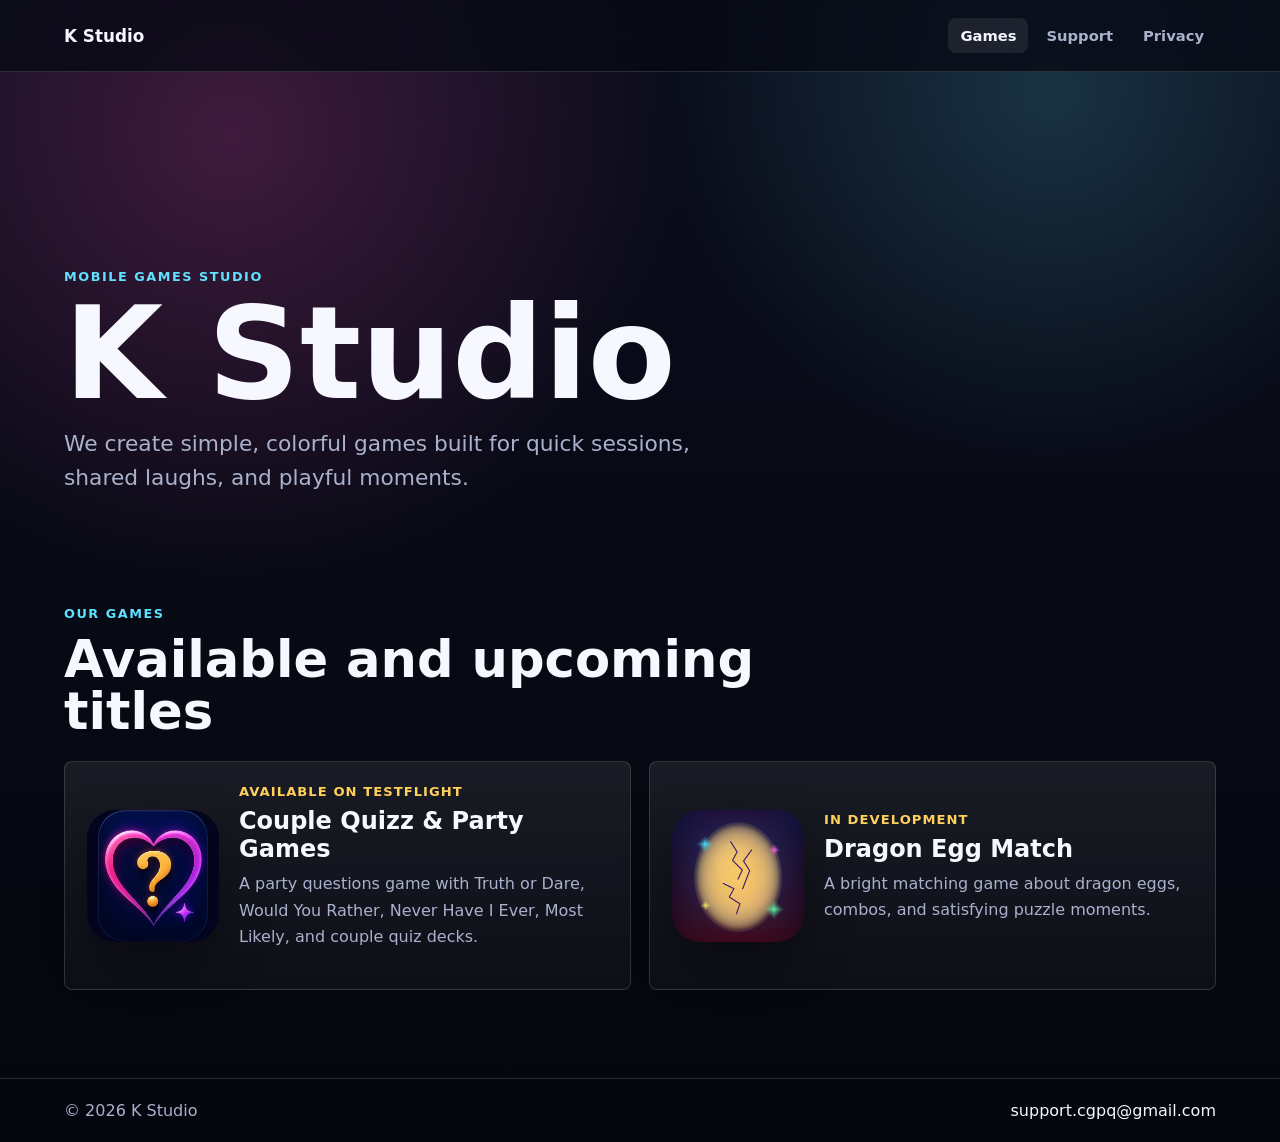
==== index.html @ c0dc9aa3 "Create K Studio GitHub Pages site" ====
<!doctype html>
<html lang="en">
<head>
  <meta charset="utf-8">
  <meta name="viewport" content="width=device-width, initial-scale=1">
  <title>K Studio</title>
  <meta name="description" content="K Studio creates mobile games for playful moments with friends, couples, and families.">
  <link rel="stylesheet" href="styles.css">
</head>
<body>
  <header class="site-header">
    <a class="brand" href="index.html">K Studio</a>
    <nav aria-label="Main navigation">
      <a href="index.html" aria-current="page">Games</a>
      <a href="support.html">Support</a>
      <a href="privacy-policy.html">Privacy</a>
    </nav>
  </header>

  <main>
    <section class="hero">
      <div class="hero-copy">
        <p class="eyebrow">Mobile games studio</p>
        <h1>K Studio</h1>
        <p class="lead">We create simple, colorful games built for quick sessions, shared laughs, and playful moments.</p>
      </div>
    </section>

    <section class="games-section" aria-labelledby="games-title">
      <div class="section-heading">
        <p class="eyebrow">Our games</p>
        <h2 id="games-title">Available and upcoming titles</h2>
      </div>

      <div class="games-grid">
        <article class="game-card">
          <img src="assets/couple-quizz-party-games.png" alt="Couple Quizz & Party Games app icon">
          <div>
            <p class="game-status">Available on TestFlight</p>
            <h3>Couple Quizz & Party Games</h3>
            <p>A party questions game with Truth or Dare, Would You Rather, Never Have I Ever, Most Likely, and couple quiz decks.</p>
          </div>
        </article>

        <article class="game-card">
          <img src="assets/dragon-egg-match.png" alt="Dragon Egg Match app icon">
          <div>
            <p class="game-status">In development</p>
            <h3>Dragon Egg Match</h3>
            <p>A bright matching game about dragon eggs, combos, and satisfying puzzle moments.</p>
          </div>
        </article>
      </div>
    </section>
  </main>

  <footer class="site-footer">
    <span>© <span id="year"></span> K Studio</span>
    <a href="mailto:support.cgpq@gmail.com">support.cgpq@gmail.com</a>
  </footer>

  <script>
    document.getElementById('year').textContent = new Date().getFullYear();
  </script>
</body>
</html>
---- styles.css ----
:root {
  color-scheme: dark;
  --bg: #070914;
  --panel: #101526;
  --panel-strong: #151c31;
  --text: #f6f7ff;
  --muted: #a9b1cc;
  --line: rgba(255, 255, 255, 0.14);
  --pink: #ff4eb8;
  --gold: #ffd05a;
  --cyan: #5fe1ff;
}

* {
  box-sizing: border-box;
}

html {
  min-height: 100%;
}

body {
  min-height: 100%;
  margin: 0;
  font-family: Inter, ui-sans-serif, system-ui, -apple-system, BlinkMacSystemFont, "Segoe UI", sans-serif;
  background:
    radial-gradient(circle at 18% 12%, rgba(255, 78, 184, 0.22), transparent 28rem),
    radial-gradient(circle at 82% 8%, rgba(95, 225, 255, 0.18), transparent 24rem),
    linear-gradient(180deg, #0a0d1c 0%, var(--bg) 56%, #05060d 100%);
  color: var(--text);
}

a {
  color: inherit;
}

.site-header {
  position: sticky;
  top: 0;
  z-index: 10;
  display: flex;
  align-items: center;
  justify-content: space-between;
  gap: 24px;
  padding: 18px clamp(20px, 5vw, 64px);
  background: rgba(7, 9, 20, 0.78);
  backdrop-filter: blur(18px);
  border-bottom: 1px solid var(--line);
}

.brand {
  font-weight: 850;
  font-size: 1.05rem;
  text-decoration: none;
  letter-spacing: 0;
}

nav {
  display: flex;
  gap: 6px;
}

nav a {
  padding: 9px 12px;
  border-radius: 8px;
  color: var(--muted);
  text-decoration: none;
  font-weight: 700;
  font-size: 0.92rem;
}

nav a:hover,
nav a[aria-current="page"] {
  color: var(--text);
  background: rgba(255, 255, 255, 0.08);
}

.hero {
  min-height: 54vh;
  display: grid;
  align-items: end;
  padding: clamp(64px, 11vw, 128px) clamp(20px, 5vw, 64px) 42px;
}

.hero-copy {
  max-width: 760px;
}

.eyebrow {
  margin: 0 0 12px;
  color: var(--cyan);
  font-weight: 850;
  text-transform: uppercase;
  font-size: 0.8rem;
  letter-spacing: 0.12em;
}

h1,
h2,
h3,
p {
  margin-top: 0;
}

h1 {
  margin-bottom: 16px;
  font-size: clamp(3.4rem, 10vw, 8.5rem);
  line-height: 0.9;
  letter-spacing: 0;
}

.lead {
  max-width: 650px;
  color: var(--muted);
  font-size: clamp(1.08rem, 2vw, 1.36rem);
  line-height: 1.55;
}

.games-section {
  padding: 48px clamp(20px, 5vw, 64px) 88px;
}

.section-heading {
  max-width: 780px;
  margin-bottom: 24px;
}

.section-heading h2 {
  margin-bottom: 0;
  font-size: clamp(2rem, 4vw, 3.6rem);
  line-height: 1.02;
}

.games-grid {
  display: grid;
  grid-template-columns: repeat(2, minmax(0, 1fr));
  gap: 18px;
}

.game-card {
  display: grid;
  grid-template-columns: 132px 1fr;
  gap: 20px;
  align-items: center;
  padding: 22px;
  background: linear-gradient(180deg, rgba(255, 255, 255, 0.08), rgba(255, 255, 255, 0.035));
  border: 1px solid var(--line);
  border-radius: 8px;
}

.game-card img {
  width: 132px;
  height: 132px;
  border-radius: 28px;
  object-fit: cover;
  box-shadow: 0 20px 46px rgba(0, 0, 0, 0.35);
}

.game-status {
  margin-bottom: 8px;
  color: var(--gold);
  font-size: 0.82rem;
  font-weight: 850;
  text-transform: uppercase;
  letter-spacing: 0.08em;
}

.game-card h3 {
  margin-bottom: 8px;
  font-size: 1.5rem;
}

.game-card p:last-child,
.content-panel p {
  color: var(--muted);
  line-height: 1.65;
}

.page {
  min-height: calc(100vh - 146px);
  padding: clamp(42px, 8vw, 92px) clamp(20px, 5vw, 64px);
}

.content-panel {
  max-width: 860px;
  padding: clamp(24px, 5vw, 48px);
  background: linear-gradient(180deg, rgba(255, 255, 255, 0.08), rgba(255, 255, 255, 0.035));
  border: 1px solid var(--line);
  border-radius: 8px;
}

.content-panel h1 {
  font-size: clamp(2.4rem, 7vw, 5rem);
}

.content-panel h2 {
  margin-top: 34px;
  margin-bottom: 8px;
  font-size: 1.2rem;
}

.updated {
  color: var(--gold);
  font-weight: 700;
}

.mail-link {
  display: inline-block;
  margin-top: 12px;
  color: var(--gold);
  font-size: clamp(1.1rem, 3vw, 1.8rem);
  font-weight: 850;
  text-decoration: none;
}

.legal {
  max-width: 940px;
}

.legal a {
  color: var(--gold);
}

.site-footer {
  display: flex;
  justify-content: space-between;
  gap: 18px;
  padding: 22px clamp(20px, 5vw, 64px);
  color: var(--muted);
  border-top: 1px solid var(--line);
}

.site-footer a {
  color: var(--text);
  text-decoration: none;
}

@media (max-width: 760px) {
  .site-header,
  .site-footer {
    align-items: flex-start;
    flex-direction: column;
  }

  nav {
    width: 100%;
    flex-wrap: wrap;
  }

  nav a {
    padding-left: 0;
    padding-right: 12px;
  }

  .games-grid,
  .game-card {
    grid-template-columns: 1fr;
  }

  .game-card img {
    width: 118px;
    height: 118px;
    border-radius: 24px;
  }
}
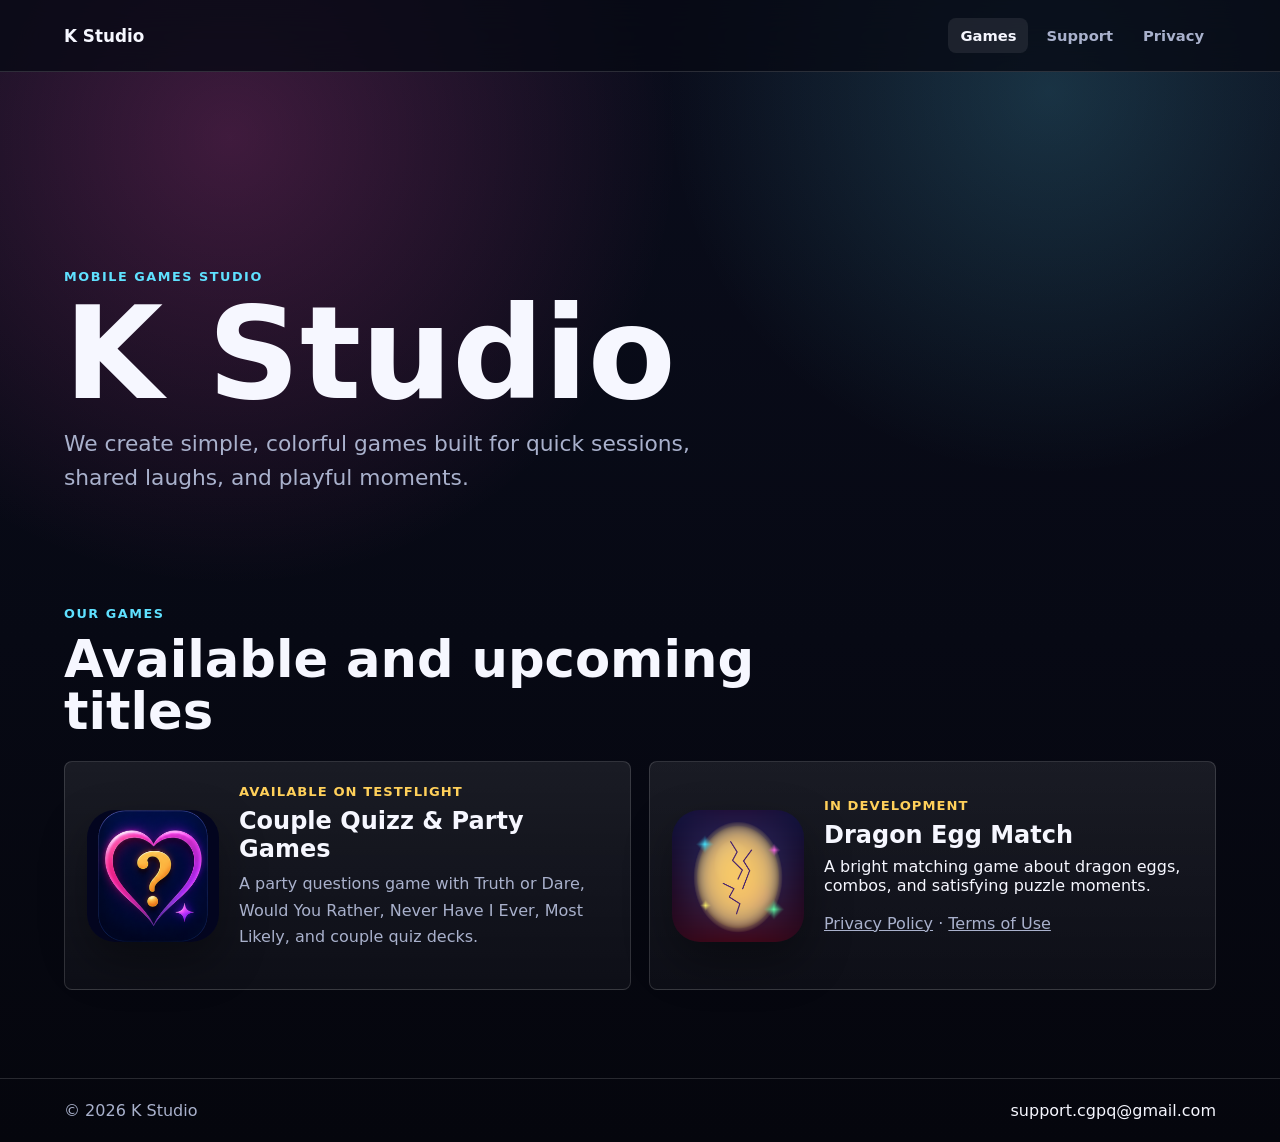
==== commit fde40c85: "Add Dragon Egg Match privacy policy and terms of use Co-Authored-By: Claude Opus 5.5 <noreply@anthro" ====
--- a/index.html
+++ b/index.html
@@ -48,6 +48,7 @@
             <p class="game-status">In development</p>
             <h3>Dragon Egg Match</h3>
             <p>A bright matching game about dragon eggs, combos, and satisfying puzzle moments.</p>
+            <p><a href="dragon-egg-match-privacy.html">Privacy Policy</a> · <a href="dragon-egg-match-terms.html">Terms of Use</a></p>
           </div>
         </article>
       </div>
